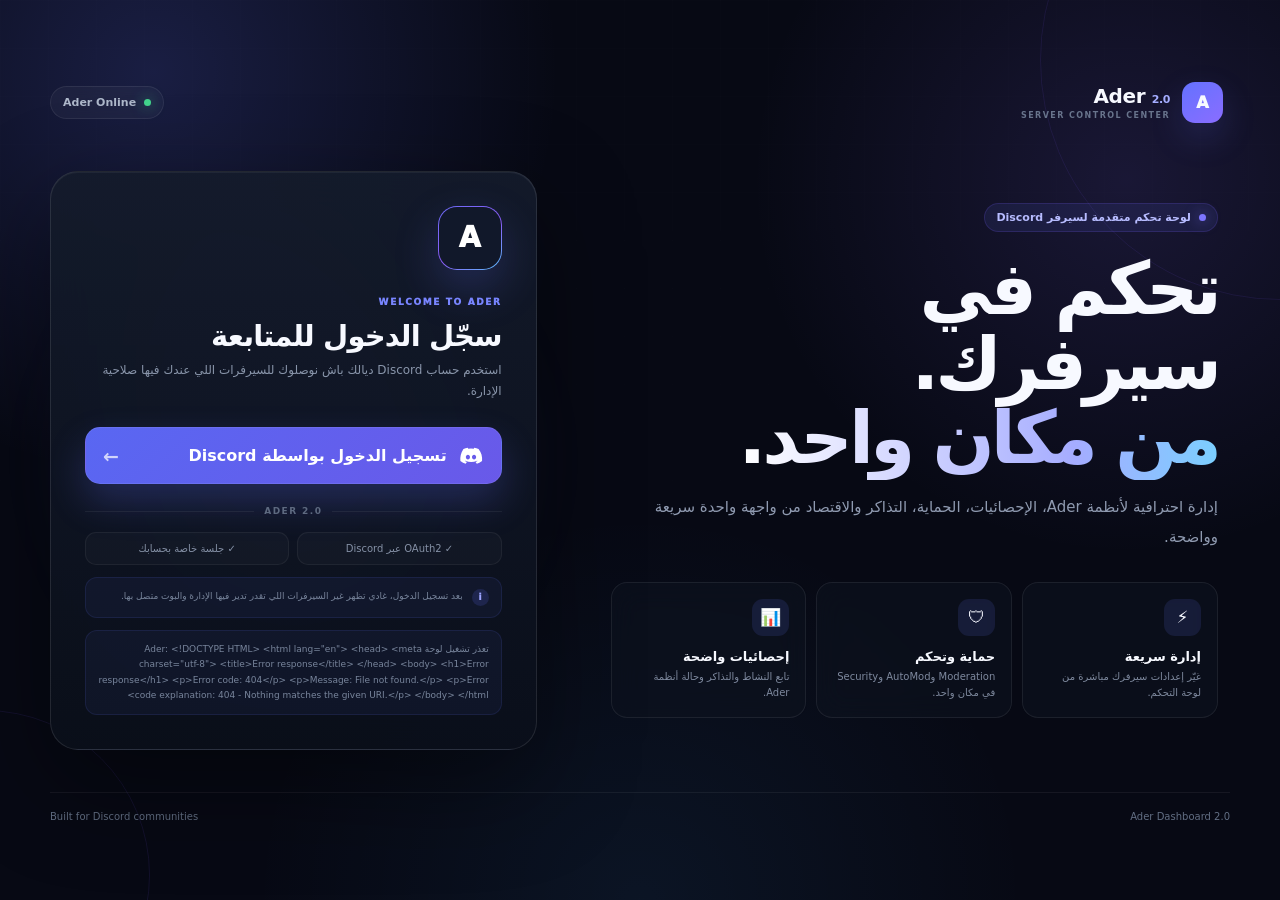
==== frontend/index.html @ 6a8e7a2f "Bust dashboard asset cache after access fix" ====
<!doctype html>
<html lang="ar" dir="rtl">
<head>
<meta charset="utf-8">
<meta name="viewport" content="width=device-width,initial-scale=1">
<meta name="theme-color" content="#070914">
<title>Ader Dashboard 2.0</title>
<link rel="stylesheet" href="styles.css?v=20261012-access-fix">
</head>
<body>
<div id="loading" class="loading">
  <div class="loading-shell">
    <div class="loading-logo">A</div>
    <span>جاري تشغيل Ader Dashboard 2.0…</span>
  </div>
</div>

<section id="login" class="login hidden">
  <div class="login-orbit orbit-one"></div>
  <div class="login-orbit orbit-two"></div>

  <div class="login-wrap">
    <div class="login-topbar">
      <div class="brand login-brand">
        <div class="logo">A</div>
        <div>
          <b>Ader <small>2.0</small></b>
          <span>SERVER CONTROL CENTER</span>
        </div>
      </div>
      <div class="login-status"><i></i> Ader Online</div>
    </div>

    <div class="login-grid">
      <div class="login-hero">
        <div class="eyebrow"><span></span> لوحة تحكم متقدمة لسيرفر Discord</div>
        <h1>تحكم في سيرفرك.<br><strong>من مكان واحد.</strong></h1>
        <p class="login-lead">
          إدارة احترافية لأنظمة Ader، الإحصائيات، الحماية، التذاكر والاقتصاد
          من واجهة واحدة سريعة وواضحة.
        </p>

        <div class="login-features">
          <div class="login-feature">
            <div class="feature-icon">⚡</div>
            <div><b>إدارة سريعة</b><span>غيّر إعدادات سيرفرك مباشرة من لوحة التحكم.</span></div>
          </div>
          <div class="login-feature">
            <div class="feature-icon">🛡</div>
            <div><b>حماية وتحكم</b><span>Moderation وAutoMod وSecurity في مكان واحد.</span></div>
          </div>
          <div class="login-feature">
            <div class="feature-icon">📊</div>
            <div><b>إحصائيات واضحة</b><span>تابع النشاط والتذاكر وحالة أنظمة Ader.</span></div>
          </div>
        </div>
      </div>

      <div class="login-panel">
        <div class="login-panel-glow"></div>
        <div class="login-panel-inner">
          <div class="login-avatar"><span>A</span></div>
          <span class="panel-kicker">WELCOME TO ADER</span>
          <h2>سجّل الدخول للمتابعة</h2>
          <p>استخدم حساب Discord ديالك باش نوصلوك للسيرفرات اللي عندك فيها صلاحية الإدارة.</p>

          <button id="loginBtn" class="discord-login">
            <span class="discord-icon" aria-hidden="true">
              <svg viewBox="0 0 24 24" role="img"><path fill="currentColor" d="M19.54 5.02A16.9 16.9 0 0 0 15.25 3.7l-.52 1.06a15.6 15.6 0 0 0-5.46 0L8.75 3.7a16.9 16.9 0 0 0-4.29 1.32C1.75 9.09 1.02 13.07 1.39 17c1.79 1.34 3.52 2.16 5.23 2.69l1.28-1.73a10.2 10.2 0 0 1-1.97-.96l.48-.37c3.79 1.74 7.89 1.74 11.64 0l.48.37c-.64.38-1.3.7-1.98.96l1.28 1.73c1.71-.53 3.44-1.35 5.23-2.69.43-4.57-.74-8.51-3.52-11.98ZM8.93 15.46c-1.14 0-2.08-1.05-2.08-2.34s.91-2.34 2.08-2.34 2.1 1.05 2.08 2.34c0 1.29-.92 2.34-2.08 2.34Zm6.14 0c-1.14 0-2.08-1.05-2.08-2.34s.91-2.34 2.08-2.34 2.1 1.05 2.08 2.34c0 1.29-.92 2.34-2.08 2.34Z"/></svg>
            </span>
            <span>تسجيل الدخول بواسطة Discord</span>
            <span class="arrow">←</span>
          </button>

          <div class="login-divider"><span>ADER 2.0</span></div>

          <div class="login-trust">
            <span>✓ OAuth2 عبر Discord</span>
            <span>✓ جلسة خاصة بحسابك</span>
          </div>

          <div class="login-note">
            <span class="note-icon">i</span>
            <span>بعد تسجيل الدخول، غادي تظهر غير السيرفرات اللي تقدر تدير فيها الإدارة والبوت متصل بها.</span>
          </div>
        </div>
      </div>
    </div>

    <div class="login-footer">
      <span>Ader Dashboard 2.0</span>
      <span>Built for Discord communities</span>
    </div>
  </div>
</section>

<div id="app" class="app hidden">
  <aside id="sidebar">
    <div class="brand">
      <div class="logo">A</div>
      <div><b>Ader <small>2.0</small></b><small>CONTROL CENTER</small></div>
    </div>
    <div class="guild">
      <div id="guildIcon" class="avatar">A</div>
      <div><b id="guildName">Ader</b><small>Server Control Center</small></div>
    </div>
    <nav>
<label>الرئيسية</label><button data-page="overview" class="active">⌂ Overview</button><button data-page="servers">▦ السيرفرات</button><button data-page="analytics">◔ Analytics</button>
<label>BOT SYSTEMS</label><button data-page="moderation">🛡 Moderation</button><button data-page="automod">🤖 AutoMod</button><button data-page="economy">🪙 Economy</button><button data-page="tickets">🎫 التذاكر</button><button data-page="levels">📈 Levels</button><button data-page="giveaways">🎉 Giveaways</button>
<label>COMMUNITY</label><button data-page="welcome">👋 Welcome</button><button data-page="commands">⌘ Commands</button><button data-page="shortcuts">↯ Shortcuts</button><button data-page="resources">◫ القنوات والرتب</button>
<label>MANAGEMENT</label><button data-page="teams">👥 Teams</button><button data-page="logs">📜 Logs</button><button data-page="security">🔐 Security</button><button data-page="premium">⭐ Premium</button><label>النظام</label><button data-page="settings">⚙ Settings</button>
</nav>
    <div class="side-bottom">🟢 Ader Online <button id="logoutBtn">تسجيل الخروج</button></div>
  </aside>
  <main>
    <header>
      <button id="menu" aria-label="فتح القائمة">☰</button>
      <div><b id="title">Overview</b><small id="subtitle">Ader Control Center</small></div>
      <div class="actions">
        <button id="refresh" aria-label="تحديث">↻</button>
        <button id="theme" aria-label="تغيير المظهر">◐</button>
        <select id="guildSelect" aria-label="اختيار السيرفر"></select>
        <div id="user" class="user">U</div>
      </div>
    </header>
<div class="content"><div id="apiWarning" class="warning hidden"></div><div id="root"></div></div></main></div>
<script src="config.js?v=20261012-access-fix"></script>
<script src="app.js?v=20261012-access-fix"></script>
</body>
</html>
---- frontend/styles.css ----
:root{
  --bg:#070910;
  --bg-elevated:#0b0f18;
  --sidebar:#0a0e16;
  --panel:#0e1420;
  --panel-strong:#121a28;
  --panel-soft:#171f2f;
  --line:#202b3e;
  --line-strong:#2b3850;
  --text:#f7f9ff;
  --muted:#8b97ab;
  --subtle:#637087;
  --accent:#6472ff;
  --accent-2:#8a6dff;
  --accent-soft:rgba(100,114,255,.12);
  --good:#48d597;
  --warn:#f0b35b;
  --danger:#ff7e95;
  --shadow:0 18px 60px rgba(0,0,0,.24);
  --radius:18px;
  --radius-sm:12px;
  --transition:180ms ease;
}
*{box-sizing:border-box}
html{min-height:100%;scroll-behavior:smooth}
body{
  min-height:100vh;
  margin:0;
  color:var(--text);
  background:
    radial-gradient(circle at 82% 0,rgba(100,114,255,.12),transparent 30%),
    radial-gradient(circle at 18% 100%,rgba(138,109,255,.06),transparent 28%),
    var(--bg);
  font-family:Inter,ui-sans-serif,system-ui,-apple-system,BlinkMacSystemFont,"Segoe UI",Arial,sans-serif;
  -webkit-font-smoothing:antialiased;
  text-rendering:optimizeLegibility;
}
body::-webkit-scrollbar,nav::-webkit-scrollbar{width:10px;height:10px}
body::-webkit-scrollbar-thumb,nav::-webkit-scrollbar-thumb{background:#273149;border-radius:999px}
button,input,textarea,select{font:inherit}
button,a,input,textarea,select{outline:none}
button:focus-visible,a:focus-visible,input:focus-visible,textarea:focus-visible,select:focus-visible{
  box-shadow:0 0 0 3px rgba(100,114,255,.22);
}
a{color:inherit}
.hidden{display:none!important}

/* Loading */
.loading{
  position:fixed;
  inset:0;
  z-index:100;
  display:grid;
  place-items:center;
  background:var(--bg);
}
.loading-shell{display:grid;place-items:center;gap:14px;color:var(--muted);font-size:12px}
.loading-logo{
  width:58px;height:58px;display:grid;place-items:center;
  border-radius:18px;
  font-size:26px;font-weight:1000;color:#fff;
  background:linear-gradient(145deg,var(--accent),var(--accent-2));
  box-shadow:0 22px 70px rgba(100,114,255,.28);
  animation:ader-pulse 1.7s ease-in-out infinite;
}
@keyframes ader-pulse{50%{transform:translateY(-3px);box-shadow:0 28px 80px rgba(100,114,255,.34)}}

/* App shell */
.app{min-height:100vh;display:flex;direction:ltr}
aside{
  width:278px;
  position:fixed;
  inset:0 auto 0 0;
  z-index:30;
  display:flex;
  flex-direction:column;
  padding:18px 14px 14px;
  background:linear-gradient(180deg,rgba(10,14,22,.98),rgba(8,12,19,.98));
  border-right:1px solid var(--line);
  box-shadow:18px 0 60px rgba(0,0,0,.14);
}
.brand,.guild{display:flex;align-items:center;gap:11px}
.brand{padding:4px 7px}
.logo,.avatar{
  display:grid;
  place-items:center;
  flex:0 0 auto;
  background:linear-gradient(145deg,var(--accent),var(--accent-2));
  font-weight:1000;
}
.logo{width:41px;height:41px;border-radius:13px;box-shadow:0 14px 34px rgba(100,114,255,.18)}
.brand b{font-size:17px;letter-spacing:-.025em}
.brand small{color:#a4adff;font-size:11px}
.guild{
  margin:20px 2px 12px;
  padding:10px;
  border:1px solid var(--line);
  background:linear-gradient(180deg,rgba(18,25,39,.92),rgba(13,19,30,.92));
  border-radius:15px;
}
.avatar{width:42px;height:42px;border-radius:13px;overflow:hidden}
.avatar img{width:100%;height:100%;object-fit:cover}
.guild b{display:block;max-width:160px;overflow:hidden;text-overflow:ellipsis;white-space:nowrap;font-size:12px}
.guild small{display:block;margin-top:4px;color:var(--subtle);font-size:10px}
nav{min-height:0;overflow:auto;padding:2px 3px 8px}
nav label{
  display:block;
  margin:17px 7px 7px;
  color:#56647d;
  font-size:9px;
  font-weight:1000;
  letter-spacing:.14em;
  text-transform:uppercase;
}
nav button{
  width:100%;
  display:flex;
  align-items:center;
  gap:9px;
  min-height:39px;
  margin:2px 0;
  padding:9px 10px;
  border:1px solid transparent;
  border-radius:11px;
  background:transparent;
  color:#99a5b9;
  text-align:right;
  font-size:12px;
  font-weight:750;
  cursor:pointer;
  transition:background var(--transition),color var(--transition),border-color var(--transition),transform var(--transition);
}
nav button:hover{
  color:#fff;
  background:rgba(255,255,255,.035);
  border-color:rgba(255,255,255,.045);
}
nav button.active{
  color:#fff;
  background:linear-gradient(90deg,rgba(100,114,255,.2),rgba(100,114,255,.07));
  border-color:rgba(100,114,255,.22);
  box-shadow:inset 3px 0 0 var(--accent);
}
.side-bottom{
  margin-top:auto;
  padding:12px 7px 0;
  border-top:1px solid rgba(255,255,255,.05);
  color:var(--muted);
  font-size:11px;
}
.side-bottom button{
  display:block;
  margin-top:9px;
  padding:0;
  border:0;
  background:none;
  color:#f49aaa;
  font-size:11px;
  cursor:pointer;
}
main{
  width:calc(100% - 278px);
  min-width:0;
  margin-left:278px;
  direction:ltr;
}
header{
  position:sticky;
  top:0;
  z-index:20;
  height:76px;
  display:flex;
  align-items:center;
  justify-content:space-between;
  gap:18px;
  padding:0 28px;
  background:rgba(7,9,16,.78);
  border-bottom:1px solid rgba(32,43,62,.82);
  backdrop-filter:blur(18px);
  direction:rtl;
}
header>div:first-of-type{min-width:0}
header b{display:block;font-size:14px;letter-spacing:-.02em}
header small{display:block;margin-top:4px;color:var(--subtle);font-size:9px}
.actions{display:flex;align-items:center;gap:8px;min-width:0}
.actions button,#menu{
  width:38px;height:38px;display:grid;place-items:center;
  border:1px solid var(--line);
  border-radius:11px;
  background:rgba(14,20,32,.94);
  color:var(--text);
  cursor:pointer;
  transition:transform var(--transition),background var(--transition),border-color var(--transition);
}
.actions button:hover,#menu:hover{transform:translateY(-1px);background:var(--panel-strong);border-color:var(--line-strong)}
.actions select{
  min-width:180px;
  max-width:260px;
  padding:9px 11px;
  border:1px solid var(--line);
  border-radius:11px;
  background:rgba(14,20,32,.94);
  color:var(--text);
  cursor:pointer;
}
.user{
  width:38px;height:38px;
  display:grid;place-items:center;
  border:1px solid rgba(255,255,255,.07);
  border-radius:50%;
  background:linear-gradient(145deg,#6976ff,#8a66f6);
  box-shadow:0 12px 26px rgba(100,114,255,.18);
  font-weight:900;
}
.content{
  width:min(1480px,100%);
  margin:0 auto;
  padding:30px;
  direction:rtl;
}
#root{min-width:0}
.warning{
  margin-bottom:18px;
  padding:13px 15px;
  border:1px solid rgba(240,179,91,.28);
  border-radius:13px;
  background:rgba(76,51,16,.42);
  color:#ffd995;
  line-height:1.7;
  font-size:12px;
}

/* Page headings */
.page-head{
  display:flex;
  align-items:flex-end;
  justify-content:space-between;
  gap:18px;
  margin-bottom:22px;
}
.page-head-copy{min-width:0}
.page-kicker{
  margin-bottom:8px;
  color:#7e8aff;
  font-size:9px;
  font-weight:1000;
  letter-spacing:.16em;
  text-transform:uppercase;
}
.page-head h1{
  margin:0;
  font-size:31px;
  line-height:1.1;
  letter-spacing:-.045em;
}
.page-head p{
  max-width:760px;
  margin:8px 0 0;
  color:var(--muted);
  font-size:12px;
  line-height:1.8;
}
.page-meta{
  display:inline-flex;
  align-items:center;
  gap:8px;
  flex:0 0 auto;
  padding:8px 11px;
  border:1px solid var(--line);
  border-radius:999px;
  background:rgba(16,22,34,.86);
  color:#98a4b8;
  font-size:10px;
}
.status-dot{
  width:7px;height:7px;border-radius:50%;
  background:var(--good);
  box-shadow:0 0 13px rgba(72,213,151,.7);
}

/* Metric cards */
.stats{
  display:grid;
  grid-template-columns:repeat(4,minmax(0,1fr));
  gap:14px;
}
.stat{
  position:relative;
  min-height:118px;
  overflow:hidden;
  padding:18px;
  border:1px solid var(--line);
  border-radius:18px;
  background:
    linear-gradient(180deg,rgba(18,25,39,.94),rgba(11,16,26,.96));
  box-shadow:var(--shadow);
}
.stat:before{
  content:"";
  position:absolute;
  inset:0 auto 0 0;
  width:2px;
  background:linear-gradient(180deg,var(--accent),transparent);
  opacity:.8;
}
.stat span{
  display:block;
  color:#8794aa;
  font-size:10px;
  font-weight:750;
}
.stat i{
  position:absolute;
  top:14px;
  right:15px;
  min-width:34px;min-height:34px;
  display:grid;place-items:center;
  border:1px solid rgba(100,114,255,.14);
  border-radius:11px;
  background:var(--accent-soft);
  color:#a8b0ff;
  font-style:normal;
  font-size:13px;
}
.stat strong{
  display:block;
  margin-top:20px;
  font-size:30px;
  letter-spacing:-.04em;
}

/* Cards and content blocks */
.cards{
  display:grid;
  grid-template-columns:repeat(2,minmax(0,1fr));
  gap:16px;
  margin-top:16px;
}
.card,.hero-card,.server,.ticket-panel-list,.ticket-type-card{
  border:1px solid var(--line);
  background:linear-gradient(180deg,rgba(14,20,32,.97),rgba(11,16,26,.97));
  box-shadow:var(--shadow);
}
.card{
  min-width:0;
  border-radius:18px;
  overflow:hidden;
}
.card-head{
  min-height:53px;
  display:flex;
  align-items:center;
  justify-content:space-between;
  gap:10px;
  padding:0 17px;
  border-bottom:1px solid rgba(32,43,62,.82);
}
.card-head b{font-size:12px;letter-spacing:-.01em}
.card-body{padding:17px}
.card:hover,.stat:hover,.server:hover{
  border-color:var(--line-strong);
}
.card h2,.hero-card h2{margin:0 0 7px;font-size:18px;letter-spacing:-.03em}
.hero-card{padding:22px;border-radius:18px}
.hero-card p,.empty,.muted{color:var(--muted);line-height:1.75}
.empty{text-align:center;padding:32px 20px}
.empty.small{padding:16px}
.health{
  display:grid;
  grid-template-columns:repeat(2,minmax(0,1fr));
  gap:9px;
}
.health>div{
  padding:12px 13px;
  border:1px solid rgba(255,255,255,.045);
  border-radius:12px;
  background:var(--panel-soft);
  color:#b0b9c9;
  font-size:11px;
}
.health b{
  display:block;
  margin-top:5px;
  color:var(--good);
  font-size:10px;
  font-weight:900;
}
.quick{display:flex;flex-wrap:wrap;gap:9px}
.quick button{
  display:inline-flex;align-items:center;justify-content:center;
  min-height:40px;
  padding:9px 12px;
  border:1px solid var(--line);
  border-radius:11px;
  background:var(--panel-soft);
  color:var(--text);
  font-size:11px;
  font-weight:800;
  cursor:pointer;
  transition:transform var(--transition),border-color var(--transition),background var(--transition);
}
.quick button:hover{transform:translateY(-1px);border-color:var(--line-strong);background:#1b2639}
.list{display:grid;gap:8px}
.list>div{
  min-width:0;
  display:flex;
  align-items:center;
  justify-content:space-between;
  gap:10px;
  padding:11px 12px;
  border:1px solid rgba(255,255,255,.04);
  border-radius:11px;
  background:var(--panel-soft);
  color:#b0bacb;
  font-size:11px;
}
.list>div b{color:#f1f4fb}
.list>div span,.list>div small{color:var(--muted)}
.big-number{font-size:44px;line-height:1;font-weight:1000;letter-spacing:-.06em;margin-bottom:14px}
em{font-style:normal;font-size:10px}
.on{color:var(--good)!important}
.off{color:var(--danger)!important}

/* Forms */
label{
  display:grid;
  gap:7px;
  margin-bottom:12px;
  color:#8d99ad;
  font-size:11px;
  font-weight:650;
}
input,textarea,select{
  width:100%;
  min-height:40px;
  padding:10px 11px;
  border:1px solid var(--line);
  border-radius:11px;
  background:#151d2d;
  color:var(--text);
  line-height:1.5;
  transition:border-color var(--transition),background var(--transition),box-shadow var(--transition);
}
textarea{min-height:110px;resize:vertical}
input::placeholder,textarea::placeholder{color:#56637b}
input:hover,textarea:hover,select:hover{border-color:#2b3952}
input:focus,textarea:focus,select:focus{
  border-color:rgba(100,114,255,.72);
  background:#182236;
}
input[type="checkbox"]{width:17px;min-height:17px;accent-color:var(--accent)}
input[type="color"]{height:40px;padding:4px;cursor:pointer}
.primary{
  min-height:40px;
  width:100%;
  padding:10px 15px;
  border:1px solid rgba(115,124,255,.38);
  border-radius:11px;
  background:linear-gradient(135deg,#6673ff,#765ff0);
  color:#fff;
  font-weight:850;
  cursor:pointer;
  box-shadow:0 13px 30px rgba(100,114,255,.17);
  transition:transform var(--transition),filter var(--transition),box-shadow var(--transition);
}
.primary:hover{transform:translateY(-1px);filter:brightness(1.05);box-shadow:0 18px 36px rgba(100,114,255,.24)}
.smallbtn{width:auto!important;padding:10px 16px!important;margin-top:3px}
.action{
  display:inline-flex;align-items:center;justify-content:center;
  min-height:40px;
  padding:9px 12px;
  border:1px solid var(--line);
  border-radius:11px;
  background:var(--panel-soft);
  color:var(--text);
  font-size:11px;
  font-weight:800;
  cursor:pointer;
  text-decoration:none;
  transition:transform var(--transition),border-color var(--transition),background var(--transition);
}
.action:hover{transform:translateY(-1px);border-color:var(--line-strong);background:#1b2639}
.action.danger{color:#ff9daf;border-color:rgba(255,126,149,.2);background:rgba(255,126,149,.06)}
.kv{
  display:flex;
  align-items:center;
  justify-content:space-between;
  gap:12px;
  padding:11px 12px;
  margin-bottom:8px;
  border:1px solid rgba(255,255,255,.04);
  border-radius:11px;
  background:var(--panel-soft);
}
.kv span{color:var(--muted);font-size:10px}
.kv b{color:var(--text);font-size:11px;word-break:break-word}
.form-grid{display:grid;grid-template-columns:repeat(3,minmax(0,1fr));gap:11px}
.toggle-grid{display:grid;grid-template-columns:repeat(2,minmax(0,1fr));gap:9px}
.toggle-row,.toggleline,.switchline{
  display:flex!important;
  align-items:center;
  justify-content:space-between;
  gap:10px;
}
.toggle-row{
  min-height:49px;
  padding:11px 12px;
  border:1px solid var(--line);
  border-radius:11px;
  background:var(--panel-soft);
}
.toggle-row b{color:#a4adff}
.inline-check{display:flex!important;align-items:center;gap:8px}
.inline-check input{width:auto}
.switch{display:inline-flex;position:relative;width:42px;height:24px;margin:0;flex:0 0 auto}
.switch input{position:absolute;opacity:0;width:0;height:0}
.switch i{
  position:absolute;inset:0;
  border-radius:999px;
  background:#364158;
  cursor:pointer;
  transition:background var(--transition);
}
.switch i:before{
  content:"";
  position:absolute;
  width:18px;height:18px;
  left:3px;top:3px;
  border-radius:50%;
  background:#fff;
  box-shadow:0 2px 5px rgba(0,0,0,.22);
  transition:transform var(--transition);
}
.switch input:checked+i{background:var(--accent)}
.switch input:checked+i:before{transform:translateX(18px)}
.shortcut-row{display:grid;grid-template-columns:minmax(0,1fr) 150px 42px auto;align-items:center;gap:9px}
.shortcut-row input{min-width:0}
.logline{padding:11px 12px;margin-top:8px;border:1px solid rgba(255,255,255,.04);border-radius:11px;background:var(--panel-soft)}
.logline small{display:block;margin-top:4px;color:var(--muted)}
.ticket-hint{
  margin-top:12px;
  padding:12px 14px;
  border:1px dashed #2d3a50;
  border-radius:12px;
  color:var(--muted);
  line-height:1.7;
  font-size:10px;
}

/* Servers */
.server-grid{display:grid;grid-template-columns:repeat(3,minmax(0,1fr));gap:14px}
.server{
  min-width:0;
  padding:15px;
  border-radius:16px;
  text-align:right;
  cursor:pointer;
  color:var(--text);
  transition:transform var(--transition),border-color var(--transition),background var(--transition);
}
.server:hover{transform:translateY(-2px);background:linear-gradient(180deg,#111a2a,#0d1420)}
.server b,.server small{display:block;overflow:hidden;text-overflow:ellipsis;white-space:nowrap}
.server b{margin-top:11px;font-size:12px}
.server small{margin-top:5px;color:var(--muted);font-size:10px}

/* Tickets */
.ticket-layout{display:grid;grid-template-columns:286px minmax(0,1fr);gap:16px;align-items:start}
.ticket-panel-list{
  padding:13px;
  border-radius:18px;
  position:sticky;
  top:94px;
}
.ticket-panel-list-head,.ticket-types-title,.ticket-builder-top{
  display:flex;
  align-items:center;
  justify-content:space-between;
  gap:12px;
}
.ticket-panel-list-head{margin-bottom:11px}
.ticket-panel-item{
  width:100%;
  margin:2px 0;
  padding:12px;
  border:1px solid transparent;
  border-radius:11px;
  background:var(--panel-soft);
  color:var(--text);
  text-align:right;
  cursor:pointer;
  transition:background var(--transition),border-color var(--transition);
}
.ticket-panel-item.active,.ticket-panel-item:hover{
  border-color:rgba(100,114,255,.28);
  background:rgba(100,114,255,.1);
}
.ticket-panel-item b,.ticket-panel-item small{display:block}
.ticket-panel-item b{font-size:11px}
.ticket-panel-item small{margin-top:4px;color:var(--muted);font-size:9px}
.ticket-builder-top{margin-bottom:14px}
.ticket-builder-top h2{margin:0 0 5px;font-size:20px;letter-spacing:-.03em}
.ticket-builder-top p{margin:0;color:var(--muted);font-size:10px}
.ticket-actions{display:flex;gap:8px;flex-wrap:wrap}
.ticket-actions .primary{width:auto}
.ticket-type-card{
  padding:15px;
  margin-bottom:10px;
  border-radius:14px;
  background:rgba(19,27,41,.84);
  box-shadow:none;
}
.ticket-type-card:last-child{margin-bottom:0}
.ticket-type-head{display:flex;align-items:center;justify-content:space-between;margin-bottom:12px}
.ticket-type-head b{font-size:12px}
.ticket-stats{margin-bottom:16px}
.ticket-stats .stat{min-height:106px}
.ticket-stats .stat strong{font-size:25px}

/* Premium */
.premium-features{display:grid;gap:8px}
.premium-feature{
  display:flex;align-items:center;justify-content:space-between;gap:12px;
  padding:12px;
  border:1px solid rgba(255,255,255,.04);
  border-radius:11px;
  background:var(--panel-soft);
}
.premium-feature span{display:grid;gap:4px}
.premium-feature small{color:var(--muted);line-height:1.55}
.premium-feature strong{font-size:18px;color:var(--good)}
.premium-feature .off{color:var(--muted)}
.premium-hero{display:grid;grid-template-columns:1.5fr 1fr;gap:16px}
.premium-badge{
  display:inline-flex;align-items:center;gap:7px;
  width:max-content;
  padding:6px 10px;
  border:1px solid rgba(100,114,255,.18);
  border-radius:999px;
  background:var(--accent-soft);
  color:#afb6ff;
  font-size:10px;
  font-weight:850;
}

/* Login */
.login{
  position:relative;
  min-height:100vh;
  display:grid;
  place-items:center;
  overflow:hidden;
  padding:34px;
  background:
    radial-gradient(circle at 12% 8%,rgba(100,114,255,.2),transparent 29%),
    radial-gradient(circle at 88% 20%,rgba(138,109,255,.14),transparent 28%),
    radial-gradient(circle at 50% 100%,rgba(65,170,255,.07),transparent 35%),
    #070914;
}
.login:before{
  content:"";
  position:absolute;inset:0;pointer-events:none;
  background:
    linear-gradient(rgba(255,255,255,.018) 1px,transparent 1px),
    linear-gradient(90deg,rgba(255,255,255,.018) 1px,transparent 1px);
  background-size:48px 48px;
  mask-image:linear-gradient(to bottom,rgba(0,0,0,.42),transparent 90%);
}
.login-wrap{width:min(1180px,100%);margin:auto;position:relative;z-index:2}
.login-topbar,.login-footer{display:flex;align-items:center;justify-content:space-between;gap:16px}
.login-topbar{margin-bottom:44px}
.login-brand{gap:12px}
.login-brand>div:last-child{display:grid;gap:3px}
.login-brand b{font-size:20px;letter-spacing:-.02em}
.login-brand small{color:#a4adff}
.login-brand span{font-size:8px;letter-spacing:.18em;color:#68748c;font-weight:900}
.login-status{
  display:inline-flex;align-items:center;gap:8px;
  padding:9px 12px;
  border:1px solid rgba(255,255,255,.08);
  border-radius:999px;
  background:rgba(255,255,255,.035);
  color:#aeb8ca;
  font-size:11px;font-weight:800;
  backdrop-filter:blur(12px);
}
.login-status i{width:7px;height:7px;border-radius:50%;background:#43d48c;box-shadow:0 0 14px rgba(67,212,140,.7)}
.login-grid{display:grid;grid-template-columns:minmax(0,1.12fr) minmax(360px,.88fr);gap:74px;align-items:center}
.login-hero{padding-right:12px}
.eyebrow{
  display:inline-flex;align-items:center;gap:8px;
  padding:7px 11px;
  border-radius:999px;
  background:rgba(100,114,255,.1);
  border:1px solid rgba(124,92,255,.18);
  color:#b7bcff;
  font-size:11px;font-weight:900;
}
.eyebrow span{width:7px;height:7px;border-radius:50%;background:#7d75ff;box-shadow:0 0 14px rgba(125,117,255,.8)}
.login-hero h1{
  margin:20px 0 18px;
  max-width:700px;
  font-size:clamp(44px,5.7vw,76px);
  line-height:1.02;
  letter-spacing:-.055em;
}
.login-hero h1 strong{
  background:linear-gradient(90deg,#fff,#a5acff 70%,#7bcfff);
  -webkit-background-clip:text;background-clip:text;color:transparent;
}
.login-lead{max-width:650px;margin:0;color:#8f9ab0;line-height:1.95;font-size:15px}
.login-features{display:grid;grid-template-columns:repeat(3,minmax(0,1fr));gap:10px;margin-top:30px}
.login-feature{
  min-height:132px;
  padding:16px;
  border:1px solid rgba(255,255,255,.075);
  border-radius:16px;
  background:rgba(15,20,32,.58);
  backdrop-filter:blur(14px);
  display:flex;flex-direction:column;gap:13px;
}
.feature-icon{
  width:37px;height:37px;display:grid;place-items:center;
  border-radius:11px;background:rgba(100,114,255,.13);font-size:17px;
}
.login-feature b{display:block;font-size:13px;margin-bottom:5px}
.login-feature span{display:block;color:#7f8a9f;font-size:10px;line-height:1.6}
.login-panel{position:relative}
.login-panel-glow{
  position:absolute;inset:-18px;
  background:radial-gradient(circle,rgba(100,114,255,.27),transparent 65%);
  filter:blur(24px);
  pointer-events:none;
}
.login-panel-inner{
  position:relative;
  padding:34px;
  border:1px solid rgba(255,255,255,.1);
  border-radius:28px;
  background:linear-gradient(180deg,rgba(20,27,43,.94),rgba(10,15,26,.96));
  box-shadow:0 34px 100px rgba(0,0,0,.42),inset 0 1px rgba(255,255,255,.05);
  backdrop-filter:blur(20px);
}
.login-avatar{
  width:64px;height:64px;padding:1px;display:grid;place-items:center;
  margin-bottom:20px;
  border-radius:19px;
  background:linear-gradient(145deg,#6d6cf9,#8a5cf7 55%,#5abefc);
  box-shadow:0 18px 45px rgba(100,114,255,.22);
}
.login-avatar span{
  width:100%;height:100%;display:grid;place-items:center;
  border-radius:18px;background:#11182a;color:#fff;
  font-size:28px;font-weight:1000;
}
.panel-kicker{font-size:9px;letter-spacing:.18em;color:#7885ff;font-weight:1000}
.login-panel h2{margin:10px 0 7px;font-size:29px;letter-spacing:-.03em}
.login-panel p{margin:0;color:#8995aa;line-height:1.8;font-size:12px}
.discord-login{
  width:100%;min-height:57px;
  display:flex;align-items:center;gap:12px;
  margin-top:24px;padding:0 17px;
  border:1px solid rgba(255,255,255,.08);
  border-radius:15px;
  background:linear-gradient(135deg,#5967f2,#6959e9);
  color:#fff;
  font:inherit;font-weight:900;
  cursor:pointer;
  box-shadow:0 18px 38px rgba(100,114,255,.24);
  transition:transform var(--transition),box-shadow var(--transition),filter var(--transition);
}
.discord-login:hover{transform:translateY(-2px);box-shadow:0 22px 48px rgba(100,114,255,.32);filter:brightness(1.05)}
.discord-login:active{transform:translateY(0)}
.discord-icon{width:25px;height:25px;display:grid;place-items:center}
.discord-icon svg{width:24px;height:24px}
.discord-login .arrow{margin-right:auto;font-size:19px;opacity:.72}
.login-divider{display:flex;align-items:center;gap:10px;margin:22px 0 16px;color:#5e6a80;font-size:9px;font-weight:900;letter-spacing:.16em}
.login-divider:before,.login-divider:after{content:"";height:1px;flex:1;background:rgba(255,255,255,.06)}
.login-trust{display:grid;grid-template-columns:1fr 1fr;gap:8px}
.login-trust span{
  padding:10px 9px;
  border:1px solid rgba(255,255,255,.055);
  border-radius:11px;
  background:rgba(255,255,255,.025);
  color:#8591a6;
  font-size:10px;text-align:center;
}
.login-note{
  display:flex;align-items:flex-start;gap:9px;
  margin-top:12px;padding:11px 12px;
  border:1px solid rgba(100,114,255,.12);
  border-radius:12px;
  background:rgba(100,114,255,.06);
  color:#78859c;
  font-size:9px;line-height:1.7;
}
.note-icon{
  flex:0 0 auto;width:17px;height:17px;
  display:grid;place-items:center;
  border-radius:50%;
  background:rgba(100,114,255,.16);
  color:#9da4ff;font-weight:1000;
}
.login-footer{margin-top:42px;padding-top:18px;border-top:1px solid rgba(255,255,255,.06);color:#626e83;font-size:10px}
.login-orbit{position:absolute;border:1px solid rgba(124,92,255,.1);border-radius:50%;filter:blur(.1px);pointer-events:none}
.orbit-one{width:480px;height:480px;right:-240px;top:-180px}
.orbit-two{width:330px;height:330px;left:-180px;bottom:-140px}

/* Light theme */
.light{
  --bg:#f4f6fb;
  --bg-elevated:#fff;
  --sidebar:#fff;
  --panel:#fff;
  --panel-strong:#f9fbff;
  --panel-soft:#f1f4fa;
  --line:#dde3ee;
  --line-strong:#cbd4e3;
  --text:#171b25;
  --muted:#697386;
  --subtle:#8b95a5;
  --accent:#5865f2;
  --accent-2:#7058ea;
  --accent-soft:rgba(88,101,242,.1);
  --shadow:0 14px 35px rgba(34,43,65,.08);
}
.light aside{background:rgba(255,255,255,.96);box-shadow:10px 0 30px rgba(33,42,60,.05)}
.light header{background:rgba(250,251,254,.82);border-bottom-color:#e3e7ef}
.light .card,.light .stat,.light .server,.light .ticket-panel-list,.light .ticket-type-card{background:linear-gradient(180deg,#fff,#fbfcfe)}
.light input,.light textarea,.light select{background:#f7f9fc}
.light .page-meta,.light .quick button,.light .list>div,.light .toggle-row,.light .kv,.light .premium-feature{background:#f2f5fa}

/* Responsive */
#menu{display:none}
@media(max-width:1120px){
  .content{padding:24px}
  .stats{grid-template-columns:repeat(2,minmax(0,1fr))}
  .server-grid{grid-template-columns:repeat(2,minmax(0,1fr))}
  .form-grid{grid-template-columns:repeat(2,minmax(0,1fr))}
}
@media(max-width:980px){
  aside{
    transform:translateX(-112%);
    transition:transform .22s ease;
    box-shadow:28px 0 70px rgba(0,0,0,.28);
  }
  aside.open{transform:translateX(0)}
  main{width:100%;margin-left:0}
  #menu{display:grid}
  header{padding:0 18px}
  .actions select{min-width:140px;max-width:160px}
  .cards,.premium-hero{grid-template-columns:1fr}
  .ticket-layout{grid-template-columns:1fr}
  .ticket-panel-list{position:static}
  .toggle-grid{grid-template-columns:1fr}
  .login{padding:24px}
  .login-grid{grid-template-columns:1fr;gap:34px}
  .login-hero{padding:0}
  .login-hero h1{font-size:clamp(42px,9vw,64px);max-width:780px}
  .login-features{grid-template-columns:repeat(3,1fr)}
  .login-panel{width:min(560px,100%);margin:auto}
  .login-topbar{margin-bottom:32px}
}
@media(max-width:700px){
  .content{padding:18px}
  header{height:68px;padding:0 14px}
  header small{display:none}
  .actions{gap:6px}
  .actions select{min-width:110px;max-width:125px;padding:8px}
  .actions button,#menu,.user{width:36px;height:36px}
  .page-head{align-items:flex-start;flex-direction:column;margin-bottom:18px}
  .page-head h1{font-size:25px}
  .page-meta{display:none}
  .stats{grid-template-columns:1fr 1fr;gap:10px}
  .stat{min-height:104px;padding:14px}
  .stat strong{font-size:25px}
  .cards,.server-grid{grid-template-columns:1fr;gap:12px}
  .health{grid-template-columns:1fr}
  .form-grid{grid-template-columns:1fr}
  .shortcut-row{grid-template-columns:1fr;gap:8px}
  .shortcut-row .switch{justify-self:start}
  .ticket-actions{width:100%}
  .ticket-actions>*{flex:1}
  .login{padding:16px}
  .login-topbar{align-items:flex-start}
  .login-brand span{font-size:7px}
  .login-status{display:none}
  .login-hero h1{font-size:41px;line-height:1.05;margin-top:16px}
  .login-lead{font-size:13px}
  .login-features{grid-template-columns:1fr;gap:8px}
  .login-feature{min-height:0;padding:13px;flex-direction:row;align-items:flex-start}
  .login-panel-inner{padding:24px;border-radius:22px}
  .login-panel h2{font-size:25px}
  .login-trust{grid-template-columns:1fr}
  .login-footer{margin-top:28px;font-size:9px}
}
@media(max-width:480px){
  .stats{grid-template-columns:1fr}
  .actions button#theme{display:none}
  .user{display:none}
  .content{padding:15px}
}
@media(prefers-reduced-motion:reduce){
  html{scroll-behavior:auto}
  *{transition:none!important;animation:none!important}
}

/* Dashboard overview */
.dashboard-hero{
  min-height:142px;
  display:flex;
  align-items:center;
  justify-content:space-between;
  gap:24px;
  margin-bottom:16px;
  padding:24px;
  border-radius:20px;
  overflow:hidden;
  position:relative;
  background:
    radial-gradient(circle at 85% 15%,rgba(100,114,255,.19),transparent 34%),
    linear-gradient(135deg,rgba(18,26,42,.98),rgba(11,16,27,.98));
}
.dashboard-hero:after{
  content:"";
  position:absolute;
  inset:auto -80px -100px auto;
  width:260px;height:260px;
  border:1px solid rgba(100,114,255,.1);
  border-radius:50%;
  box-shadow:0 0 0 42px rgba(100,114,255,.025),0 0 0 84px rgba(100,114,255,.018);
}
.dashboard-hero h2{margin:0;font-size:25px;letter-spacing:-.04em}
.dashboard-hero p{max-width:680px;margin:7px 0 0;color:var(--muted);font-size:11px;line-height:1.8}
.dashboard-hero-status{
  position:relative;z-index:1;
  display:flex;align-items:center;gap:10px;
  min-width:210px;
  padding:12px 14px;
  border:1px solid rgba(72,213,151,.13);
  border-radius:13px;
  background:rgba(72,213,151,.045);
}
.dashboard-hero-status b{display:block;font-size:11px}
.dashboard-hero-status small{display:block;margin-top:4px;color:var(--muted);font-size:9px}
.dashboard-hero-status .status-dot{flex:0 0 auto}
.card-note{margin:-3px 0 13px;color:var(--muted);font-size:10px;line-height:1.7}
.overview-cards{margin-top:16px}
.secondary-overview{margin-bottom:8px}
.snapshot{display:grid;grid-template-columns:repeat(2,minmax(0,1fr));gap:9px}
.snapshot>div{
  padding:12px;
  border:1px solid rgba(255,255,255,.04);
  border-radius:12px;
  background:var(--panel-soft);
}
.snapshot span{display:block;color:var(--muted);font-size:9px}
.snapshot b{display:block;margin-top:7px;font-size:18px;letter-spacing:-.03em}
.status-summary>div{display:flex;align-items:center;gap:9px}
.status-summary>div b{font-size:12px}
.status-summary p{margin:10px 0 0;color:var(--muted);font-size:10px;line-height:1.8}

@media(max-width:700px){
  .dashboard-hero{align-items:flex-start;flex-direction:column;padding:19px;gap:16px}
  .dashboard-hero-status{min-width:0;width:100%}
  .dashboard-hero h2{font-size:22px}
  .snapshot{grid-template-columns:1fr 1fr}
}
@media(max-width:480px){
  .snapshot{grid-template-columns:1fr}
}
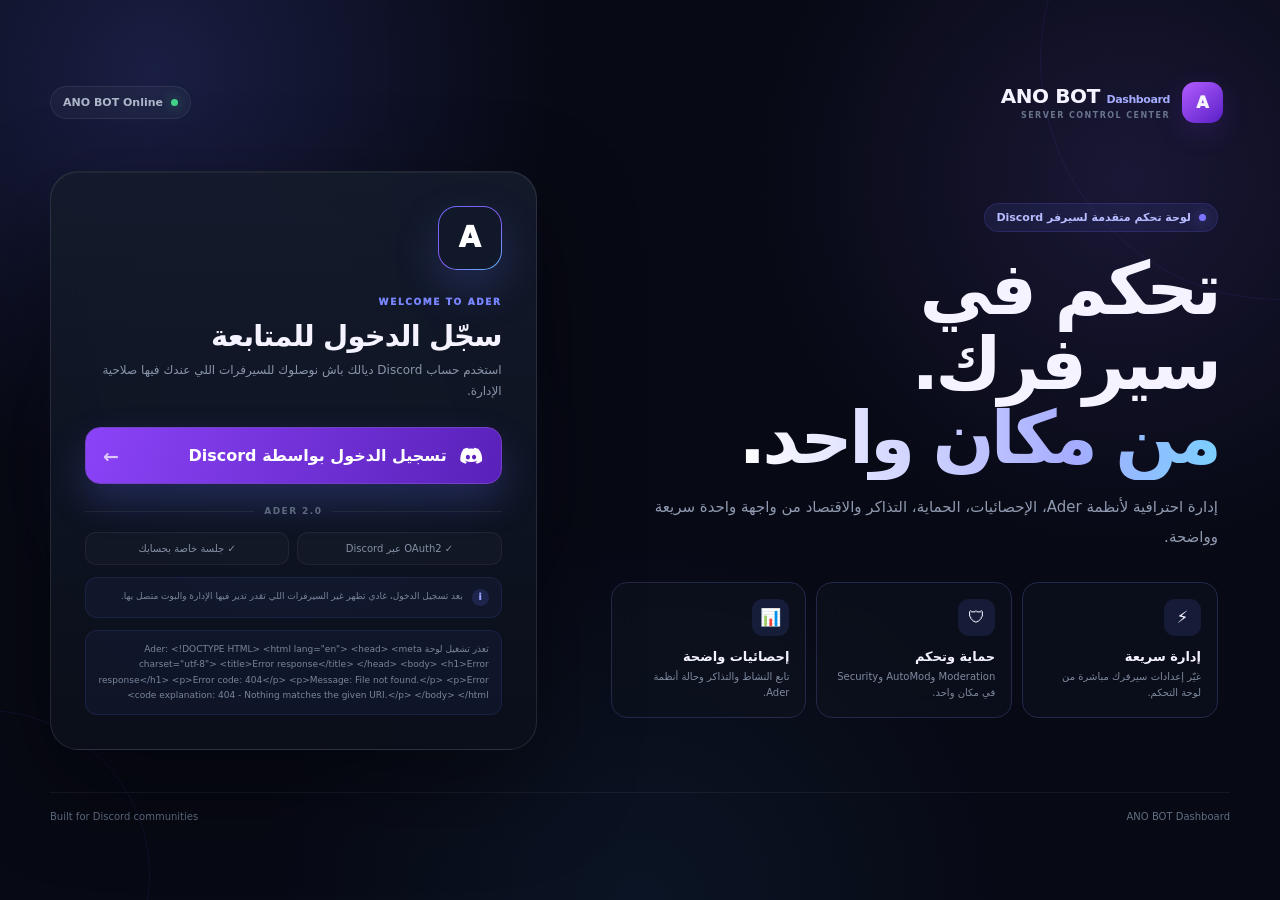
==== commit 6bff8988: "Brand dashboard as ANO BOT and refresh frontend assets" ====
--- a/frontend/index.html
+++ b/frontend/index.html
@@ -3,15 +3,15 @@
 <head>
 <meta charset="utf-8">
 <meta name="viewport" content="width=device-width,initial-scale=1">
-<meta name="theme-color" content="#070914">
-<title>Ader Dashboard 2.0</title>
-<link rel="stylesheet" href="styles.css?v=20261012-access-fix">
+<meta name="theme-color" content="#080914">
+<title>ANO BOT Dashboard</title>
+<link rel="stylesheet" href="styles.css?v=ano-nova-ui-20261019">
 </head>
 <body>
 <div id="loading" class="loading">
   <div class="loading-shell">
     <div class="loading-logo">A</div>
-    <span>جاري تشغيل Ader Dashboard 2.0…</span>
+    <span>جاري تشغيل ANO BOT Dashboard…</span>
   </div>
 </div>
 
@@ -24,11 +24,11 @@
       <div class="brand login-brand">
         <div class="logo">A</div>
         <div>
-          <b>Ader <small>2.0</small></b>
+          <b>ANO BOT <small>Dashboard</small></b>
           <span>SERVER CONTROL CENTER</span>
         </div>
       </div>
-      <div class="login-status"><i></i> Ader Online</div>
+      <div class="login-status"><i></i> ANO BOT Online</div>
     </div>
 
     <div class="login-grid">
@@ -88,7 +88,7 @@
     </div>
 
     <div class="login-footer">
-      <span>Ader Dashboard 2.0</span>
+      <span>ANO BOT Dashboard</span>
       <span>Built for Discord communities</span>
     </div>
   </div>
@@ -125,6 +125,6 @@
     </header>
 <div class="content"><div id="apiWarning" class="warning hidden"></div><div id="root"></div></div></main></div>
 <script src="config.js?v=20261012-access-fix"></script>
-<script src="app.js?v=20261012-access-fix"></script>
+<script src="app.js?v=ano-nova-ui-20261019"></script>
 </body>
 </html>
--- a/frontend/styles.css
+++ b/frontend/styles.css
@@ -968,3 +968,65 @@
 @media(max-width:480px){
   .snapshot{grid-template-columns:1fr}
 }
+
+
+/* ANO BOT / Nova-inspired visual layer. Keeps existing dashboard structure and API behavior intact. */
+:root{
+  --bg:#080914;
+  --bg-elevated:#0b0d1b;
+  --sidebar:#090d1b;
+  --panel:#0d1122;
+  --panel-strong:#11162b;
+  --panel-soft:#17102d;
+  --line:#242949;
+  --line-strong:#34245e;
+  --text:#f5f3ff;
+  --muted:#929bbd;
+  --subtle:#6f7aa5;
+  --accent:#8b43f7;
+  --accent-2:#b77aff;
+  --accent-soft:rgba(139,67,247,.14);
+  --good:#25d7a0;
+  --shadow:0 18px 60px rgba(0,0,0,.3);
+  --radius:15px;
+  --radius-sm:10px;
+}
+body{
+ background:
+  radial-gradient(ellipse at 70% -15%,rgba(89,33,185,.22),transparent 42%),
+  radial-gradient(circle at 8% 90%,rgba(139,67,247,.07),transparent 26%),
+  var(--bg);
+}
+#sidebar{
+ background:linear-gradient(180deg,#090d1b,#090a17);
+ border-color:var(--line);
+}
+.logo,.loading-logo,.avatar{
+ background:linear-gradient(140deg,#b25cff,#5920c6);
+ box-shadow:0 8px 28px rgba(124,58,237,.2);
+}
+button.primary,.primary,.discord-login,.action:hover,.server:hover,.server.active{
+ background:linear-gradient(110deg,#8b43f7,#5921b9);
+ border-color:#7540c7;
+}
+button:focus-visible,input:focus-visible,select:focus-visible,textarea:focus-visible{
+ outline:2px solid #b77aff;
+ outline-offset:2px;
+}
+.card,.stat,.hero-card,.server,.login-panel,.login-feature,.warning,.empty{
+ border-color:var(--line);
+}
+.card,.stat{
+ background:linear-gradient(145deg,#0e1326,#0a0e1c);
+}
+.card-head{border-color:var(--line)}
+.status-dot,.on{color:var(--good)}
+nav button.active,nav button:hover{
+ background:linear-gradient(90deg,rgba(81,33,169,.75),rgba(37,16,67,.55));
+ border-color:#6330b5;
+}
+input[type="checkbox"]:checked{accent-color:var(--accent)}
+a{color:#c18aff}
+@media(max-width:720px){
+ #sidebar{box-shadow:-15px 0 40px #0009}
+}
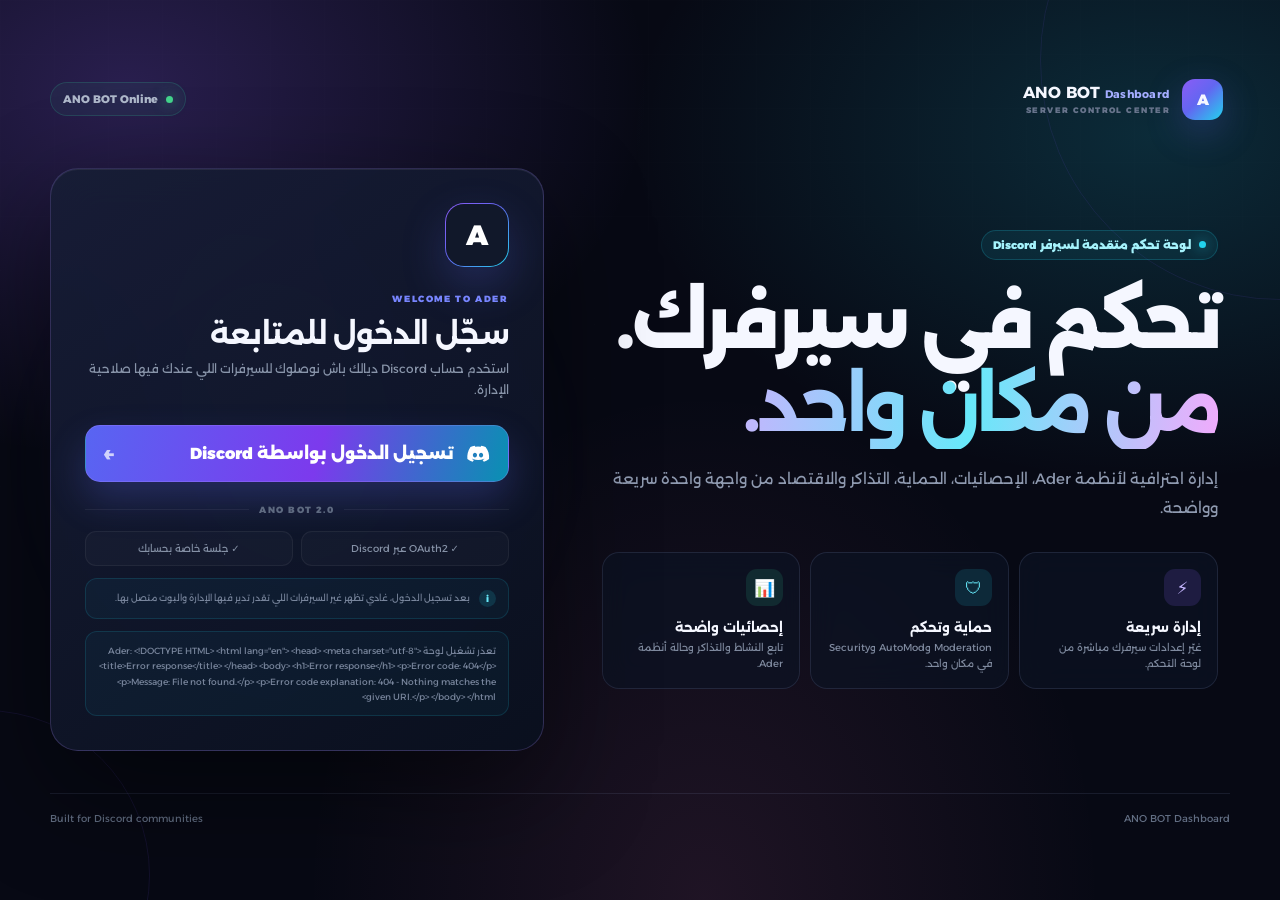
==== commit 0a6f13f7: "Brand dashboard as ANO BOT and load signature theme" ====
--- a/frontend/index.html
+++ b/frontend/index.html
@@ -4,8 +4,12 @@
 <meta charset="utf-8">
 <meta name="viewport" content="width=device-width,initial-scale=1">
 <meta name="theme-color" content="#080914">
-<title>ANO BOT Dashboard</title>
+<title>ANO BOT — Control Center</title>
+<link rel="preconnect" href="https://fonts.googleapis.com">
+<link rel="preconnect" href="https://fonts.gstatic.com" crossorigin>
+<link href="https://fonts.googleapis.com/css2?family=Alexandria:wght@300;400;500;600;700;800;900&display=swap" rel="stylesheet">
 <link rel="stylesheet" href="styles.css?v=ano-nova-ui-20261019">
+<link rel="stylesheet" href="ano-theme.css?v=ano-signature-20261103">
 </head>
 <body>
 <div id="loading" class="loading">
@@ -72,7 +76,7 @@
             <span class="arrow">←</span>
           </button>
 
-          <div class="login-divider"><span>ADER 2.0</span></div>
+          <div class="login-divider"><span>ANO BOT 2.0</span></div>
 
           <div class="login-trust">
             <span>✓ OAuth2 عبر Discord</span>
@@ -98,7 +102,7 @@
   <aside id="sidebar">
     <div class="brand">
       <div class="logo">A</div>
-      <div><b>Ader <small>2.0</small></b><small>CONTROL CENTER</small></div>
+      <div><b>ANO BOT <small>2.0</small></b><small>BOT CONTROL CENTER</small></div>
     </div>
     <div class="guild">
       <div id="guildIcon" class="avatar">A</div>
@@ -106,11 +110,11 @@
     </div>
     <nav>
 <label>الرئيسية</label><button data-page="overview" class="active">⌂ Overview</button><button data-page="servers">▦ السيرفرات</button><button data-page="analytics">◔ Analytics</button>
-<label>BOT SYSTEMS</label><button data-page="moderation">🛡 Moderation</button><button data-page="automod">🤖 AutoMod</button><button data-page="economy">🪙 Economy</button><button data-page="tickets">🎫 التذاكر</button><button data-page="levels">📈 Levels</button><button data-page="giveaways">🎉 Giveaways</button>
+<label>BOT SYSTEMS</label><button data-page="moderation">🛡 Moderation</button><button data-page="automod">🤖 AutoMod</button><button data-page="economy">🪙 Economy</button><button data-page="tickets">🎫 التذاكر</button><button data-page="levels">📈 Levels</button>
 <label>COMMUNITY</label><button data-page="welcome">👋 Welcome</button><button data-page="commands">⌘ Commands</button><button data-page="shortcuts">↯ Shortcuts</button><button data-page="resources">◫ القنوات والرتب</button>
 <label>MANAGEMENT</label><button data-page="teams">👥 Teams</button><button data-page="logs">📜 Logs</button><button data-page="security">🔐 Security</button><button data-page="premium">⭐ Premium</button><label>النظام</label><button data-page="settings">⚙ Settings</button>
 </nav>
-    <div class="side-bottom">🟢 Ader Online <button id="logoutBtn">تسجيل الخروج</button></div>
+    <div class="side-bottom">🟢 ANO BOT Online <button id="logoutBtn">تسجيل الخروج</button></div>
   </aside>
   <main>
     <header>
@@ -125,6 +129,6 @@
     </header>
 <div class="content"><div id="apiWarning" class="warning hidden"></div><div id="root"></div></div></main></div>
 <script src="config.js?v=20261012-access-fix"></script>
-<script src="app.js?v=ano-nova-ui-20261019"></script>
+<script src="app.js?v=dashboard-retry-fix-20261027"></script>
 </body>
 </html>
--- a/frontend/ano-theme.css
+++ b/frontend/ano-theme.css
@@ -0,0 +1,218 @@
+/* ANO BOT signature visual system */
+:root{
+  --bg:#070914;--bg-elevated:#0b1020;--sidebar:#090e1c;--panel:#10182a;
+  --panel-strong:#172238;--panel-soft:#141e32;--line:rgba(148,163,211,.13);
+  --line-strong:rgba(165,180,252,.30);--text:#f5f7ff;--muted:#a0acc3;--subtle:#6f7d99;
+  --accent:#8b5cf6;--accent-2:#22d3ee;--accent-soft:rgba(139,92,246,.14);
+  --good:#34d399;--warn:#fbbf24;--danger:#fb7185;--shadow:0 22px 70px rgba(0,0,0,.28);
+  --radius:20px;--radius-sm:13px;--transition:190ms cubic-bezier(.2,.7,.2,1);
+}
+*{scrollbar-color:#39415e transparent}
+body{
+  font-family:"Alexandria","Tajawal",ui-sans-serif,system-ui,sans-serif;
+  background:
+    radial-gradient(ellipse at 82% -10%,rgba(34,211,238,.12),transparent 36%),
+    radial-gradient(ellipse at 10% 25%,rgba(139,92,246,.13),transparent 34%),
+    radial-gradient(ellipse at 85% 100%,rgba(244,114,182,.07),transparent 30%),var(--bg);
+}
+button,input,textarea,select{font-family:inherit}
+.loading{background:radial-gradient(circle at 50% 40%,#171b3a,#070914 65%)}
+.loading-logo,.logo,.user{
+  background:linear-gradient(135deg,#8b5cf6 0%,#6366f1 46%,#22d3ee 100%);
+  box-shadow:0 12px 36px rgba(99,102,241,.26);
+}
+.loading-logo{border-radius:19px}
+aside{
+  background:linear-gradient(180deg,rgba(10,15,30,.98),rgba(7,11,22,.98));
+  border-right-color:rgba(139,92,246,.18);
+  box-shadow:18px 0 70px rgba(0,0,0,.22);
+}
+aside:after{
+  content:"";position:absolute;inset:0 0 0 auto;width:1px;pointer-events:none;
+  background:linear-gradient(180deg,transparent,rgba(34,211,238,.42),rgba(139,92,246,.52),transparent);
+}
+.brand b{font-size:16px;letter-spacing:.015em}
+.brand .logo{font-size:15px;letter-spacing:-.04em}
+.guild{
+  position:relative;border-color:rgba(139,92,246,.22);
+  background:linear-gradient(120deg,rgba(139,92,246,.12),rgba(34,211,238,.055) 70%,rgba(255,255,255,.02));
+}
+nav label{color:#7180a3;letter-spacing:.12em}
+nav button{min-height:42px;border-radius:12px;font-weight:600}
+nav button.active{
+  background:linear-gradient(100deg,rgba(139,92,246,.24),rgba(99,102,241,.13) 58%,rgba(34,211,238,.08));
+  border-color:rgba(139,92,246,.3);
+  box-shadow:inset 3px 0 0 #a78bfa,0 8px 24px rgba(99,102,241,.08);
+  color:#fff;
+}
+nav button.active:before{content:"";width:5px;height:5px;border-radius:50%;background:#67e8f9;box-shadow:0 0 12px #22d3ee}
+.side-bottom{color:#a0acc3}
+.side-bottom:first-letter{color:var(--good)}
+header{
+  background:rgba(7,10,21,.82);
+  border-bottom-color:rgba(148,163,211,.12);
+  box-shadow:0 12px 36px rgba(0,0,0,.10);
+}
+header b{font-size:15px}
+.actions button,#menu,.actions select{
+  border-color:rgba(148,163,211,.17);
+  background:rgba(17,25,44,.9);
+  border-radius:12px;
+}
+.actions button:hover,#menu:hover,.actions select:hover{border-color:rgba(34,211,238,.38)}
+.content{padding-top:34px}
+.page-kicker{color:#a78bfa;letter-spacing:.14em}
+.page-head h1{font-weight:800;letter-spacing:-.035em}
+.page-meta{border-color:rgba(34,211,238,.18);background:rgba(34,211,238,.055)}
+.status-dot{background:#34d399}
+.stat{
+  border-color:rgba(148,163,211,.14);
+  border-radius:19px;
+  background:linear-gradient(145deg,rgba(21,30,52,.96),rgba(12,18,33,.98));
+  transition:transform var(--transition),border-color var(--transition),box-shadow var(--transition);
+}
+.stat:nth-child(1):before{background:linear-gradient(180deg,#a78bfa,transparent)}
+.stat:nth-child(2):before{background:linear-gradient(180deg,#22d3ee,transparent)}
+.stat:nth-child(3):before{background:linear-gradient(180deg,#34d399,transparent)}
+.stat:nth-child(4):before{background:linear-gradient(180deg,#fbbf24,transparent)}
+.stat:nth-child(1) i{color:#c4b5fd;background:rgba(139,92,246,.13);border-color:rgba(139,92,246,.2)}
+.stat:nth-child(2) i{color:#67e8f9;background:rgba(34,211,238,.11);border-color:rgba(34,211,238,.18)}
+.stat:nth-child(3) i{color:#6ee7b7;background:rgba(52,211,153,.1);border-color:rgba(52,211,153,.18)}
+.stat:nth-child(4) i{color:#fcd34d;background:rgba(251,191,36,.1);border-color:rgba(251,191,36,.18)}
+.stat:hover{transform:translateY(-3px);border-color:rgba(139,92,246,.34);box-shadow:0 25px 60px rgba(0,0,0,.3)}
+.card,.hero-card,.server,.ticket-panel-list,.ticket-type-card{
+  border-color:rgba(148,163,211,.13);
+  background:linear-gradient(145deg,rgba(17,25,44,.97),rgba(11,17,31,.97));
+}
+.card{border-radius:19px;transition:border-color var(--transition),transform var(--transition)}
+.card:hover{border-color:rgba(139,92,246,.28)}
+.card-head{border-bottom-color:rgba(148,163,211,.1)}
+.card-head b{font-size:12px;font-weight:750}
+.hero-card{
+  position:relative;overflow:hidden;
+  background:
+    radial-gradient(circle at 90% 5%,rgba(34,211,238,.13),transparent 33%),
+    radial-gradient(circle at 8% 100%,rgba(139,92,246,.18),transparent 42%),
+    linear-gradient(120deg,#171b38,#10182b 60%,#0c1b2a);
+}
+.dashboard-hero{border-radius:23px;padding:28px}
+.dashboard-hero h2{font-size:25px}
+.dashboard-hero-status{
+  border:1px solid rgba(52,211,153,.2);border-radius:15px;
+  background:rgba(52,211,153,.055);padding:13px 15px;
+}
+.dashboard-hero-status small{color:#9aa8c1}
+.health>div{border-color:rgba(148,163,211,.09);background:rgba(21,31,51,.85);border-radius:13px}
+.health b{font-weight:700}
+.quick button,.action{
+  border-color:rgba(148,163,211,.16);border-radius:12px;background:linear-gradient(145deg,#19243b,#121b2e);
+  transition:transform var(--transition),border-color var(--transition),filter var(--transition);
+}
+.quick button:hover,.action:hover{border-color:rgba(34,211,238,.34);filter:brightness(1.1)}
+.primary{
+  border:1px solid rgba(167,139,250,.38);
+  background:linear-gradient(105deg,#7c3aed,#6366f1 54%,#0891b2);
+  box-shadow:0 14px 34px rgba(99,102,241,.22);
+  border-radius:12px;
+}
+.primary:hover{box-shadow:0 19px 42px rgba(99,102,241,.31)}
+input,textarea,select{
+  border-color:rgba(148,163,211,.16);border-radius:12px;
+  background:#111b30;color:#f5f7ff;
+}
+input:focus,textarea:focus,select:focus{
+  border-color:rgba(34,211,238,.55);box-shadow:0 0 0 3px rgba(34,211,238,.09);
+}
+input[type=checkbox]{accent-color:#8b5cf6}
+.switch input:checked+i{background:linear-gradient(90deg,#8b5cf6,#22d3ee)}
+.server{border-radius:18px;background:linear-gradient(145deg,rgba(24,34,58,.96),rgba(13,20,35,.98))}
+.server:hover{border-color:rgba(34,211,238,.32);background:linear-gradient(145deg,#1d2b48,#101b30)}
+.ticket-panel-list{border-radius:19px;background:rgba(13,20,35,.96)}
+.ticket-panel-item{border-radius:12px}
+.ticket-panel-item.active,.ticket-panel-item:hover{border-color:rgba(34,211,238,.22);background:linear-gradient(100deg,rgba(139,92,246,.15),rgba(34,211,238,.07))}
+.ticket-type-card{border-radius:16px}
+.premium-badge{color:#ddd6fe;border-color:rgba(167,139,250,.22);background:rgba(139,92,246,.1)}
+.login{
+  background:
+    radial-gradient(ellipse at 10% 10%,rgba(139,92,246,.26),transparent 32%),
+    radial-gradient(ellipse at 90% 15%,rgba(34,211,238,.17),transparent 32%),
+    radial-gradient(ellipse at 55% 100%,rgba(244,114,182,.10),transparent 40%),#070914;
+}
+.login:before{background-size:54px 54px;opacity:.8}
+.login-wrap{max-width:1240px}
+.login-grid{gap:58px}
+.login-hero h1{font-weight:850;line-height:1.14}
+.login-hero h1 strong{
+  background:linear-gradient(95deg,#c4b5fd 0%,#67e8f9 48%,#f0abfc 100%);
+  -webkit-background-clip:text;background-clip:text;color:transparent;
+}
+.eyebrow{border-color:rgba(34,211,238,.2);background:rgba(34,211,238,.075);color:#a5f3fc}
+.eyebrow span{background:#22d3ee;box-shadow:0 0 14px rgba(34,211,238,.8)}
+.login-feature:nth-child(1) .feature-icon{background:rgba(139,92,246,.16);color:#c4b5fd}
+.login-feature:nth-child(2) .feature-icon{background:rgba(34,211,238,.13);color:#67e8f9}
+.login-feature:nth-child(3) .feature-icon{background:rgba(52,211,153,.13);color:#6ee7b7}
+.login-feature{border-color:rgba(148,163,211,.15);background:rgba(13,20,36,.68);border-radius:17px}
+.login-panel-inner{
+  border-color:rgba(167,139,250,.22);
+  background:linear-gradient(145deg,rgba(23,29,54,.96),rgba(10,16,31,.97));
+  box-shadow:0 40px 110px rgba(0,0,0,.48),inset 0 1px rgba(255,255,255,.07);
+}
+.login-avatar{background:linear-gradient(135deg,#8b5cf6,#6366f1 45%,#22d3ee)}
+.discord-login{background:linear-gradient(105deg,#5865f2,#7c3aed 55%,#0891b2);border-color:rgba(167,139,250,.3)}
+.login-note{border-color:rgba(34,211,238,.14);background:rgba(34,211,238,.045)}
+.note-icon{background:rgba(34,211,238,.15);color:#67e8f9}
+.login-status{border-color:rgba(52,211,153,.18);background:rgba(52,211,153,.055)}
+.login-footer{border-top-color:rgba(148,163,211,.12)}
+.light{
+  --accent:#7653df;--accent-2:#0891b2;--accent-soft:rgba(118,83,223,.09);
+}
+.light body{background:#f4f6fc}
+.light aside{background:#fbfcff;border-right-color:#e4e8f2}
+.light .card,.light .stat,.light .server,.light .ticket-panel-list,.light .ticket-type-card{
+  background:linear-gradient(145deg,#fff,#f7f9ff);
+}
+.light .hero-card{background:linear-gradient(110deg,#f1edff,#ecfbff)}
+.light .health>div{background:#f0f3fb;color:#59647a}
+.light input,.light textarea,.light select{background:#fff;color:#171b25}
+.light .quick button,.light .action{background:#f4f6fc;color:#202638}
+.light .dashboard-hero-status{background:#e9fbf3}
+@media(max-width:1120px){
+  .login-grid{gap:32px}
+  .login-features{grid-template-columns:1fr}
+  .login-feature{min-height:0;flex-direction:row;align-items:center}
+}
+@media(max-width:980px){
+  aside{background:rgba(8,13,27,.99)}
+  .content{padding:22px}
+  .login{padding:24px}
+  .login-topbar{margin-bottom:30px}
+}
+@media(max-width:680px){
+  header{height:68px;padding:0 12px;gap:8px}
+  .actions{gap:5px}
+  .actions button,#menu{width:34px;height:34px}
+  .actions select{min-width:110px;max-width:128px;padding:8px;font-size:10px}
+  .user{width:34px;height:34px}
+  .content{padding:16px 12px}
+  .page-head{align-items:flex-start;flex-direction:column}
+  .page-head h1{font-size:26px}
+  .stats,.cards,.server-grid,.form-grid,.toggle-grid,.health,.premium-hero{grid-template-columns:1fr}
+  .stat{min-height:100px}
+  .stat strong{font-size:26px}
+  .ticket-layout{grid-template-columns:1fr}
+  .ticket-panel-list{position:static}
+  .shortcut-row{grid-template-columns:minmax(0,1fr) 1fr}
+  .login{padding:20px 14px}
+  .login-grid{grid-template-columns:1fr;gap:25px}
+  .login-topbar{align-items:flex-start}
+  .login-status{font-size:9px;padding:7px 9px}
+  .login-hero{padding:0}
+  .login-hero h1{font-size:clamp(38px,11vw,56px);margin:16px 0}
+  .login-lead{font-size:12px}
+  .login-features{grid-template-columns:1fr;margin-top:18px}
+  .login-feature{padding:12px}
+  .login-panel-inner{padding:23px;border-radius:22px}
+  .login-panel h2{font-size:24px}
+  .login-footer{font-size:9px;margin-top:24px}
+}
+@media(prefers-reduced-motion:reduce){*,*:before,*:after{scroll-behavior:auto!important;animation-duration:.01ms!important;transition-duration:.01ms!important}}
